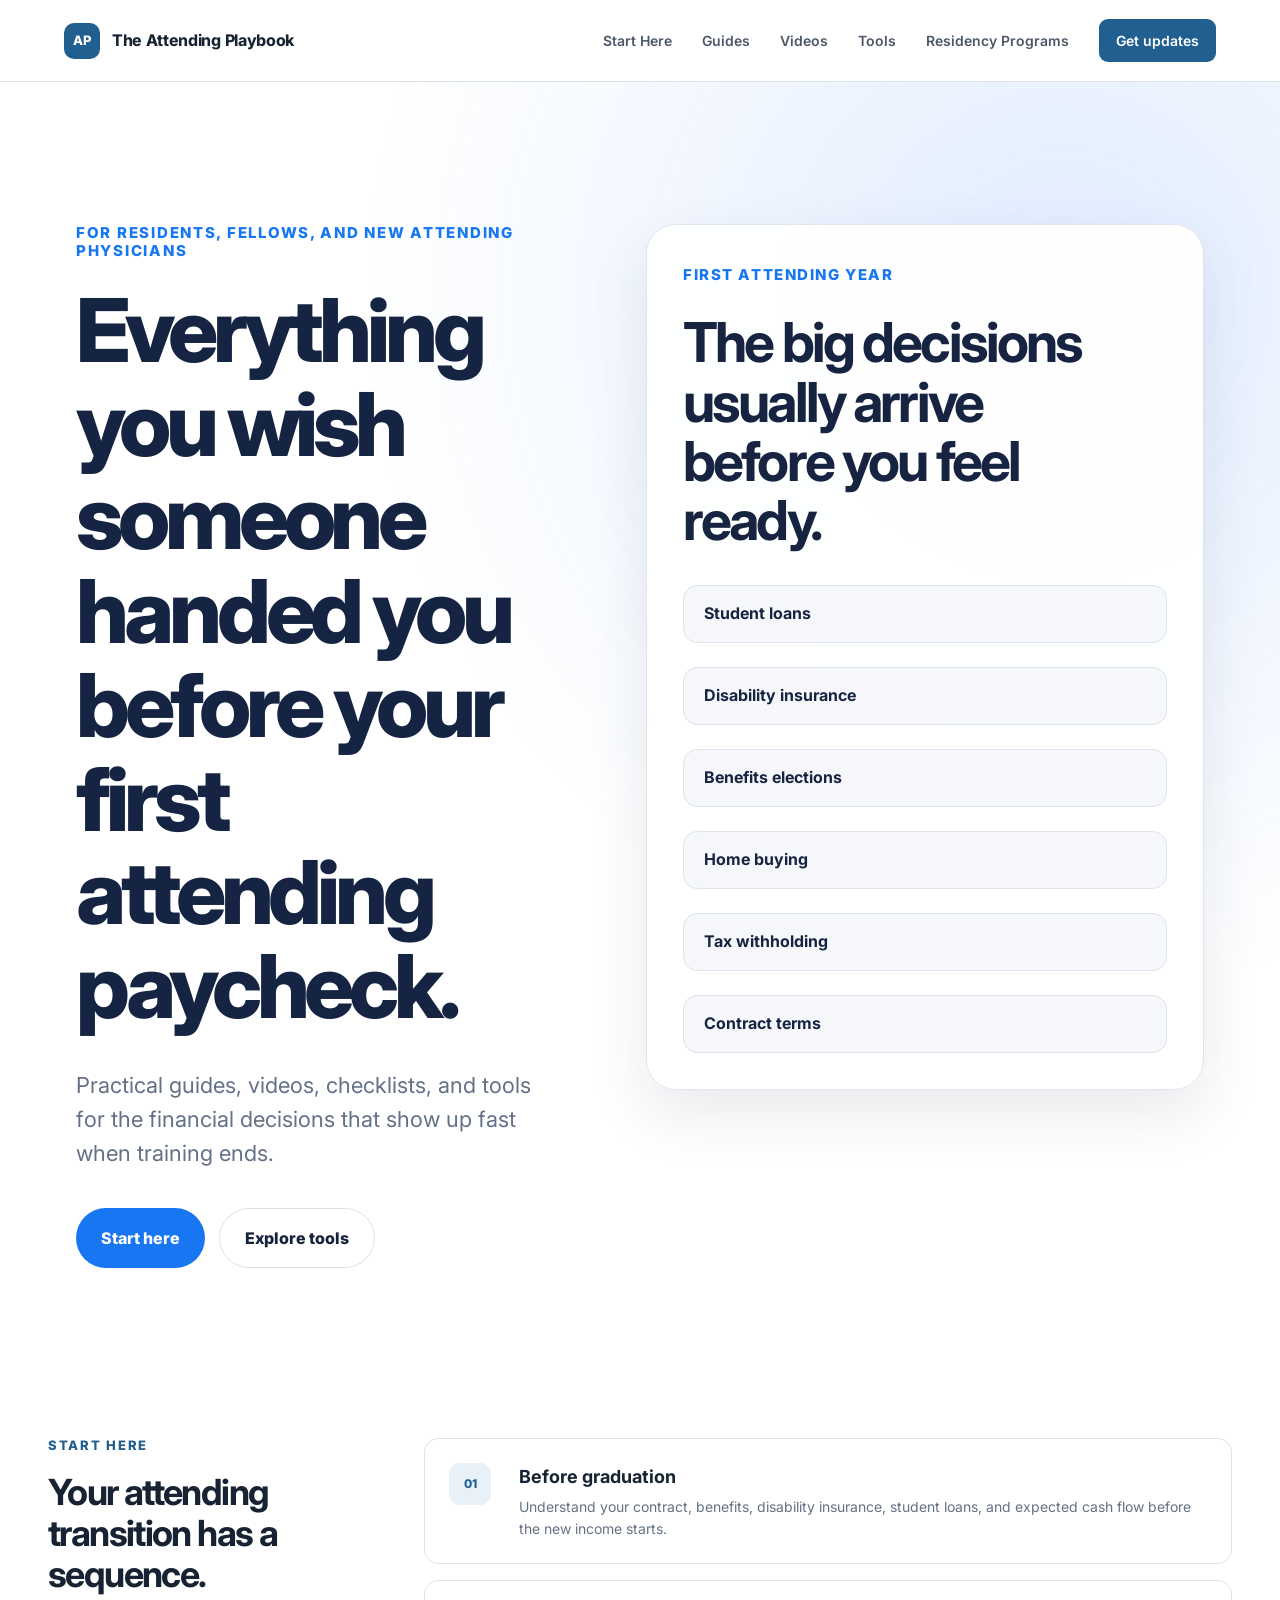
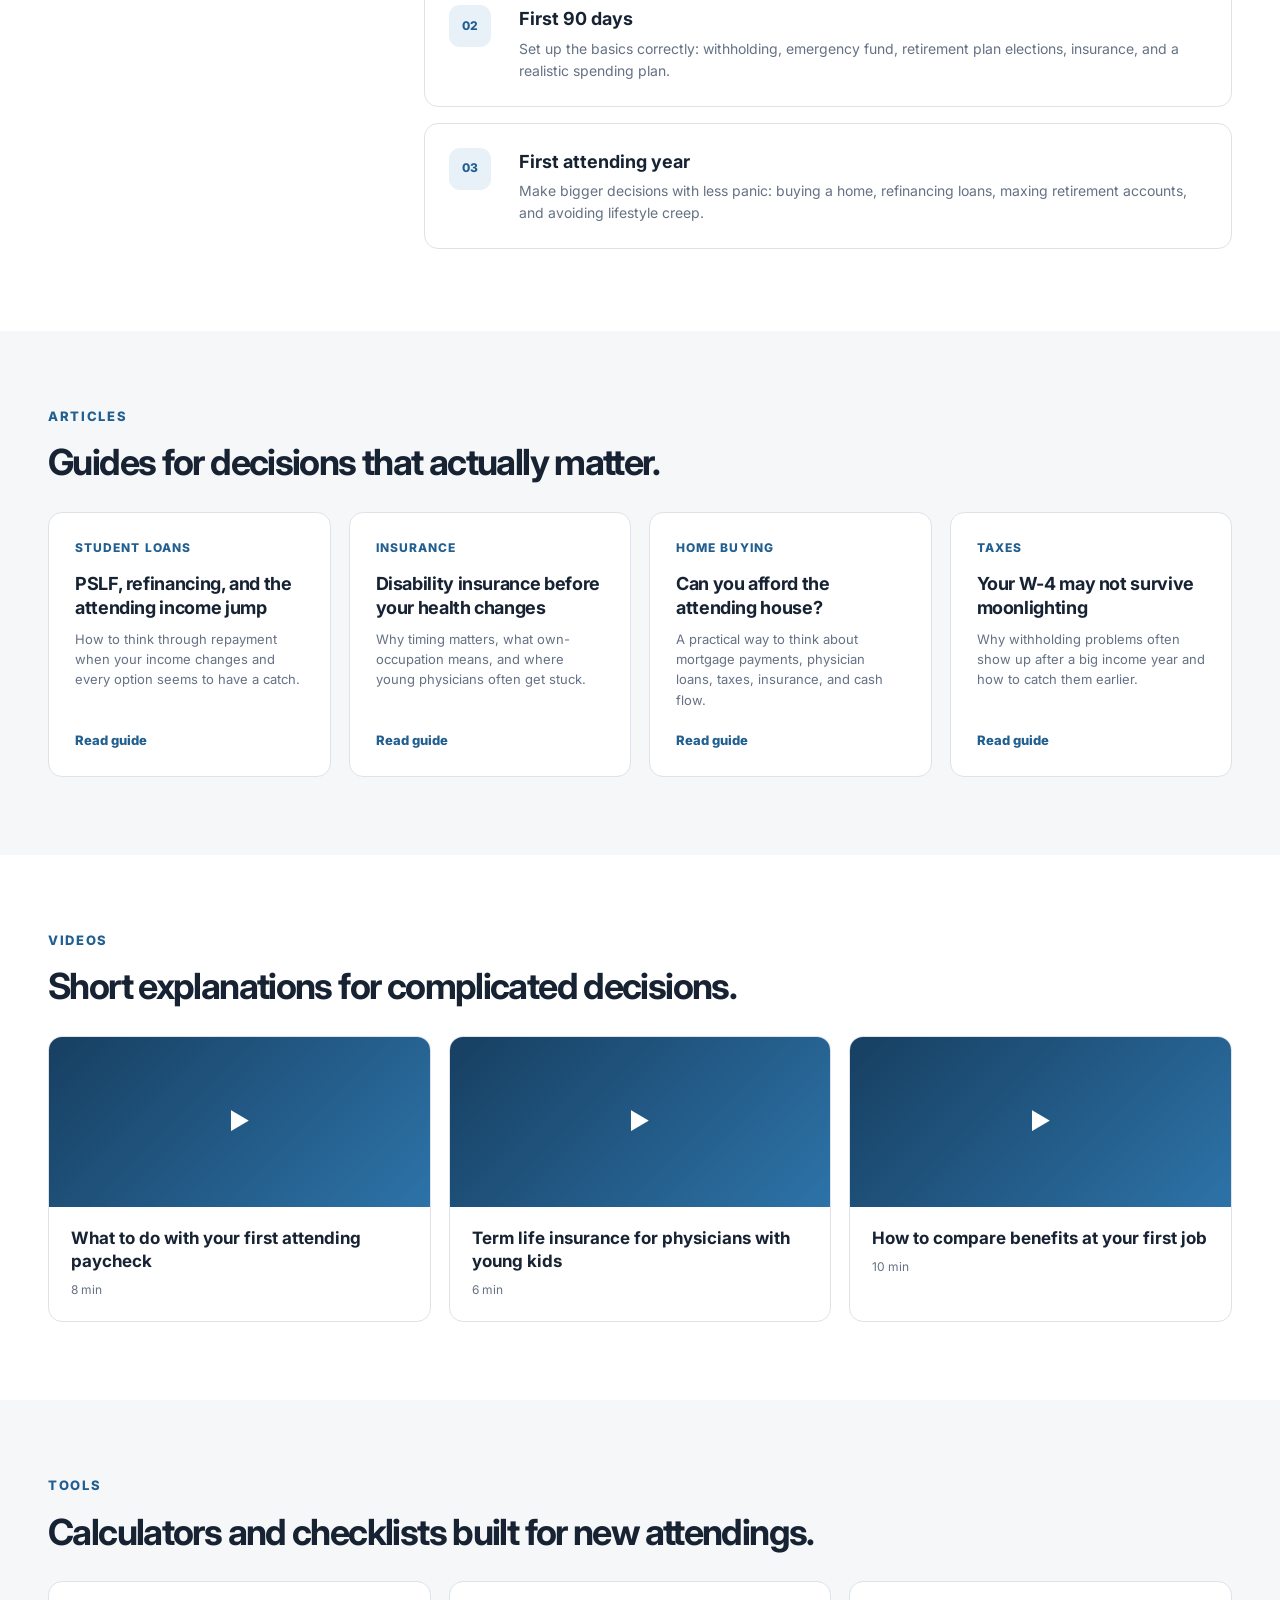
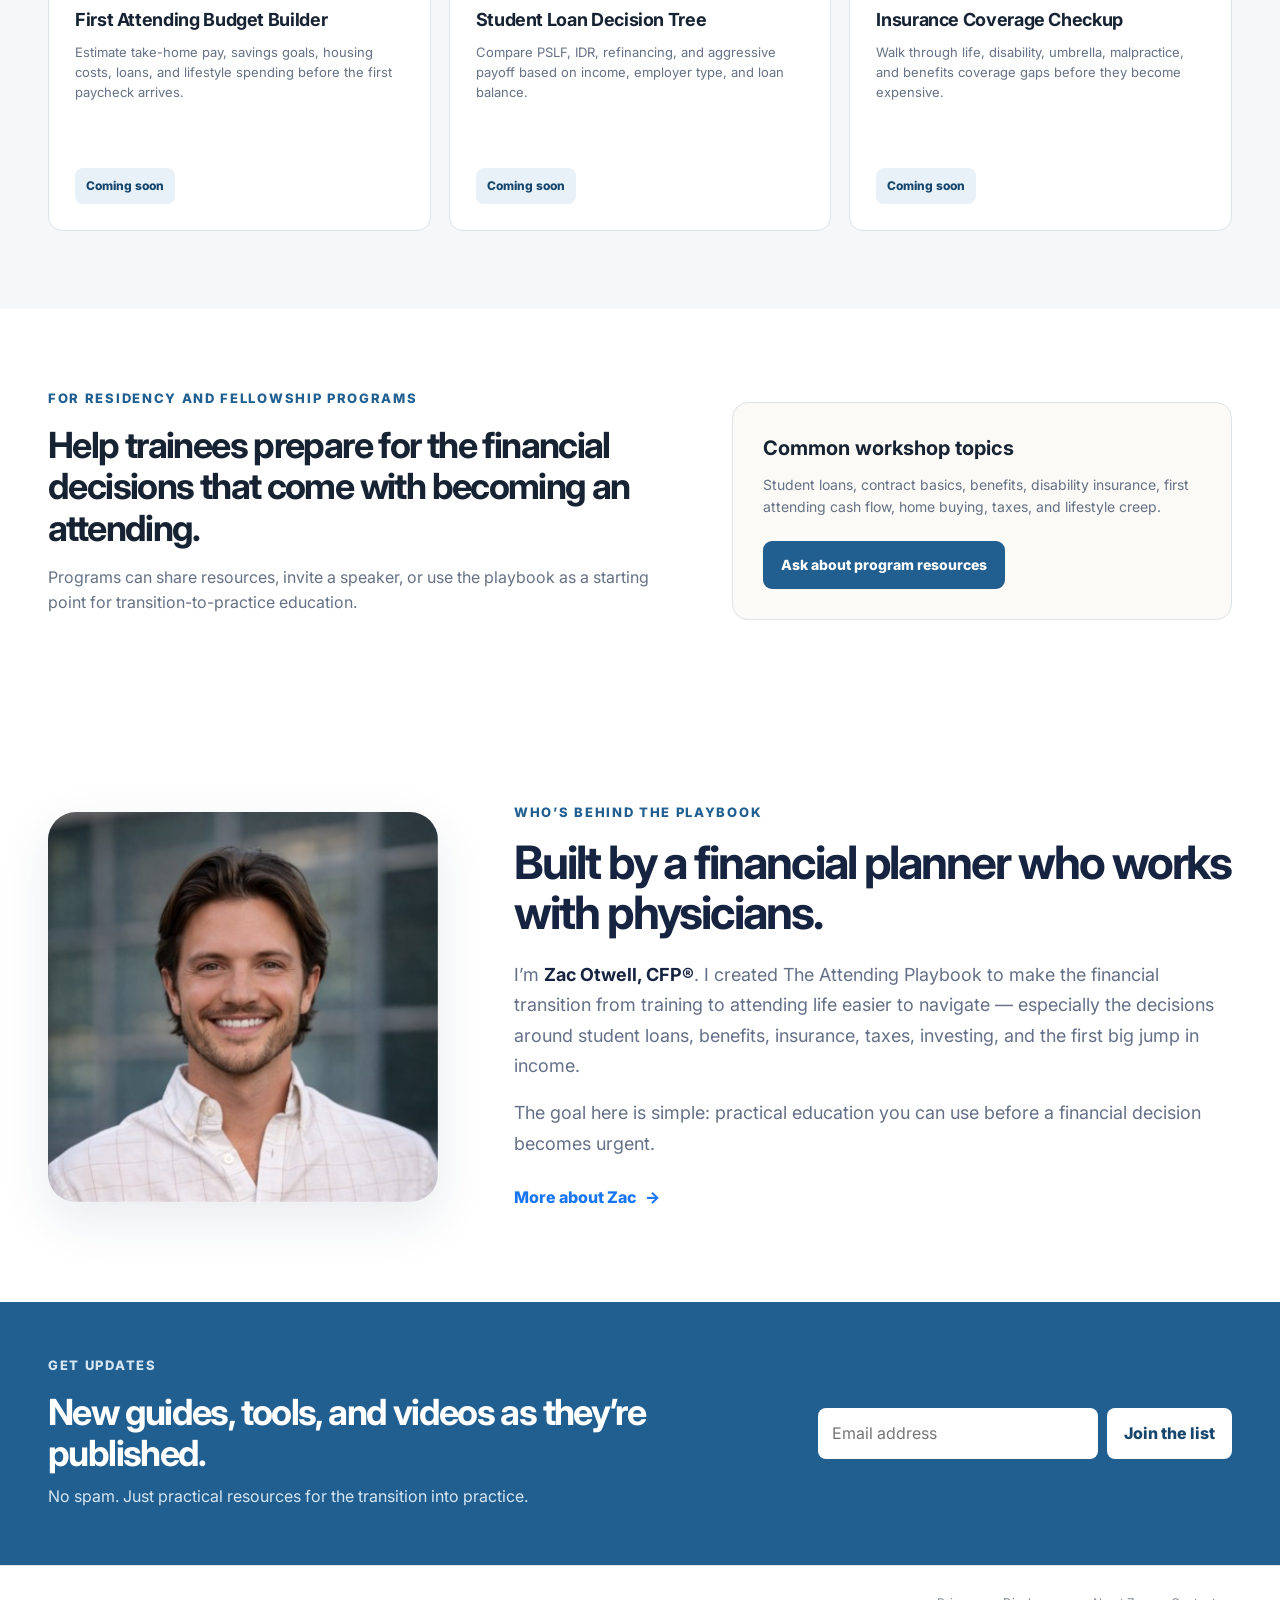
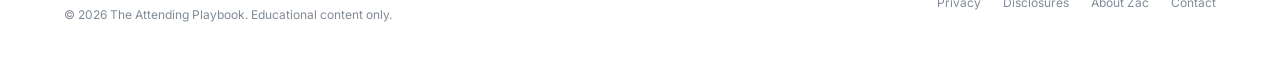
==== index.html @ 8f0699c6 "Add files via upload" ====
<!DOCTYPE html>
<html lang="en">
<head>
  <meta charset="UTF-8" />
  <meta name="viewport" content="width=device-width, initial-scale=1.0" />
  <title>The Attending Playbook</title>
  <meta name="description" content="Practical financial guides, tools, and resources for residents, fellows, and new attending physicians, created by financial planner Zac Otwell, CFP®." />
  <link rel="preconnect" href="https://fonts.googleapis.com">
  <link rel="preconnect" href="https://fonts.gstatic.com" crossorigin>
  <link href="https://fonts.googleapis.com/css2?family=Inter:wght@400;500;600;700;800&display=swap" rel="stylesheet">
  <link rel="stylesheet" href="styles.css" />
  <script type="application/ld+json">
{
  "@context": "https://schema.org",
  "@type": "WebSite",
  "name": "The Attending Playbook",
  "description": "Practical financial education for residents, fellows, and new attending physicians.",
  "creator": {
    "@type": "Person",
    "name": "Zac Otwell",
    "honorificSuffix": "CFP\u00ae",
    "jobTitle": "Financial Planner",
    "description": "Financial planner focused on physicians and creator of The Attending Playbook",
    "image": "zac-otwell.png"
  }
}
  </script>
</head>
<body class="home-page">
  <header class="site-header">
    <a class="brand" href="index.html">
      <span class="brand-mark">AP</span>
      <span>The Attending Playbook</span>
    </a>
    <button class="menu-button" aria-label="Open menu">Menu</button>
    <nav class="site-nav">
      <a href="index.html#start">Start Here</a>
      <a href="guides.html">Guides</a>
      <a href="videos.html">Videos</a>
      <a href="tools.html">Tools</a>
      <a href="residency-programs.html">Residency Programs</a>
      <a class="nav-cta" href="#contact">Get updates</a>
    </nav>
  </header>

  <main id="top">
    <section class="hero section-pad">
      <div class="hero-copy">
        <p class="eyebrow">For residents, fellows, and new attending physicians</p>
        <h1>Everything you wish someone handed you before your first attending paycheck.</h1>
        <p class="hero-subtitle">Practical guides, videos, checklists, and tools for the financial decisions that show up fast when training ends.</p>
        <div class="hero-actions">
          <a class="button primary" href="#start">Start here</a>
          <a class="button secondary" href="tools.html">Explore tools</a>
        </div>
      </div>
      <aside class="hero-card">
        <p class="card-label">First attending year</p>
        <h2>The big decisions usually arrive before you feel ready.</h2>
        <div class="checklist">
          <a href="guides.html#student-loans">Student loans</a>
          <a href="guides.html#insurance">Disability insurance</a>
          <a href="guides.html#benefits">Benefits elections</a>
          <a href="tools.html#home-buying">Home buying</a>
          <a href="guides.html#taxes">Tax withholding</a>
          <a href="guides.html#contracts">Contract terms</a>
        </div>
      </aside>
    </section>

    <section id="start" class="section-pad split-section">
      <div>
        <p class="eyebrow">Start here</p>
        <h2>Your attending transition has a sequence.</h2>
      </div>
      <div class="timeline">
        <article>
          <span>01</span>
          <h3>Before graduation</h3>
          <p>Understand your contract, benefits, disability insurance, student loans, and expected cash flow before the new income starts.</p>
        </article>
        <article>
          <span>02</span>
          <h3>First 90 days</h3>
          <p>Set up the basics correctly: withholding, emergency fund, retirement plan elections, insurance, and a realistic spending plan.</p>
        </article>
        <article>
          <span>03</span>
          <h3>First attending year</h3>
          <p>Make bigger decisions with less panic: buying a home, refinancing loans, maxing retirement accounts, and avoiding lifestyle creep.</p>
        </article>
      </div>
    </section>

    <section id="articles" class="section-pad muted-section">
      <div class="section-heading">
        <p class="eyebrow">Articles</p>
        <h2>Guides for decisions that actually matter.</h2>
      </div>
      <div class="card-grid">
        <article class="resource-card">
          <p class="topic">Student Loans</p>
          <h3>PSLF, refinancing, and the attending income jump</h3>
          <p>How to think through repayment when your income changes and every option seems to have a catch.</p>
          <a href="guides.html">Read guide</a>
        </article>
        <article class="resource-card">
          <p class="topic">Insurance</p>
          <h3>Disability insurance before your health changes</h3>
          <p>Why timing matters, what own-occupation means, and where young physicians often get stuck.</p>
          <a href="guides.html">Read guide</a>
        </article>
        <article class="resource-card">
          <p class="topic">Home Buying</p>
          <h3>Can you afford the attending house?</h3>
          <p>A practical way to think about mortgage payments, physician loans, taxes, insurance, and cash flow.</p>
          <a href="guides.html">Read guide</a>
        </article>
        <article class="resource-card">
          <p class="topic">Taxes</p>
          <h3>Your W-4 may not survive moonlighting</h3>
          <p>Why withholding problems often show up after a big income year and how to catch them earlier.</p>
          <a href="guides.html">Read guide</a>
        </article>
      </div>
    </section>

    <section id="videos" class="section-pad">
      <div class="section-heading">
        <p class="eyebrow">Videos</p>
        <h2>Short explanations for complicated decisions.</h2>
      </div>
      <div class="video-grid">
        <article class="video-card"><div class="play">▶</div><h3>What to do with your first attending paycheck</h3><p>8 min</p></article>
        <article class="video-card"><div class="play">▶</div><h3>Term life insurance for physicians with young kids</h3><p>6 min</p></article>
        <article class="video-card"><div class="play">▶</div><h3>How to compare benefits at your first job</h3><p>10 min</p></article>
      </div>
    </section>

    <section id="tools" class="section-pad muted-section">
      <div class="section-heading">
        <p class="eyebrow">Tools</p>
        <h2>Calculators and checklists built for new attendings.</h2>
      </div>
      <div class="tool-grid">
        <article class="tool-card">
          <h3>First Attending Budget Builder</h3>
          <p>Estimate take-home pay, savings goals, housing costs, loans, and lifestyle spending before the first paycheck arrives.</p>
          <button>Coming soon</button>
        </article>
        <article class="tool-card">
          <h3>Student Loan Decision Tree</h3>
          <p>Compare PSLF, IDR, refinancing, and aggressive payoff based on income, employer type, and loan balance.</p>
          <button>Coming soon</button>
        </article>
        <article class="tool-card">
          <h3>Insurance Coverage Checkup</h3>
          <p>Walk through life, disability, umbrella, malpractice, and benefits coverage gaps before they become expensive.</p>
          <button>Coming soon</button>
        </article>
      </div>
    </section>

    <section id="programs" class="section-pad program-section">
      <div class="program-copy">
        <p class="eyebrow">For residency and fellowship programs</p>
        <h2>Help trainees prepare for the financial decisions that come with becoming an attending.</h2>
        <p>Programs can share resources, invite a speaker, or use the playbook as a starting point for transition-to-practice education.</p>
      </div>
      <div class="program-box">
        <h3>Common workshop topics</h3>
        <p>Student loans, contract basics, benefits, disability insurance, first attending cash flow, home buying, taxes, and lifestyle creep.</p>
        <a class="button primary" href="residency-programs.html">Ask about program resources</a>
      </div>
    </section>


    <section class="section-pad creator-section" id="about-zac">
      <div class="creator-photo-wrap">
        <img src="zac-otwell.png" alt="Zac Otwell, CFP®, creator of The Attending Playbook" class="creator-photo" />
      </div>
      <div class="creator-copy">
        <p class="eyebrow">Who’s behind the playbook</p>
        <h2>Built by a financial planner who works with physicians.</h2>
        <p>I’m <strong>Zac Otwell, CFP®</strong>. I created The Attending Playbook to make the financial transition from training to attending life easier to navigate — especially the decisions around student loans, benefits, insurance, taxes, investing, and the first big jump in income.</p>
        <p>The goal here is simple: practical education you can use before a financial decision becomes urgent.</p>
        <a class="creator-link" href="about.html">More about Zac <span aria-hidden="true">→</span></a>
      </div>
    </section>

    <section id="contact" class="section-pad signup-section">
      <div>
        <p class="eyebrow">Get updates</p>
        <h2>New guides, tools, and videos as they’re published.</h2>
        <p>No spam. Just practical resources for the transition into practice.</p>
      </div>
      <form class="signup-form">
        <input type="email" placeholder="Email address" aria-label="Email address" />
        <button type="submit">Join the list</button>
      </form>
    </section>
  </main>

  <footer class="site-footer">
    <p>© 2026 The Attending Playbook. Educational content only.</p>
    <div>
      <a href="#">Privacy</a>
      <a href="#">Disclosures</a>
      <a href="about.html">About Zac</a>
      <a href="#contact">Contact</a>
    </div>
  </footer>
  <script src="script.js"></script>
</body>
</html>
---- styles.css ----
:root{--ink:#172333;--muted:#657184;--soft:#f5f7f9;--line:#dde3e8;--blue:#215f91;--blue-dark:#17466d;--blue-soft:#e8f1f8;--cream:#fbfaf6;--white:#fff;--shadow:0 14px 40px rgba(21,37,52,.08)}
*{box-sizing:border-box}html{scroll-behavior:smooth}body{margin:0;font-family:Inter,system-ui,-apple-system,BlinkMacSystemFont,"Segoe UI",sans-serif;color:var(--ink);background:#fff;line-height:1.55}a{color:inherit;text-decoration:none}button,input{font:inherit}
.site-header{height:82px;display:flex;align-items:center;justify-content:space-between;padding:0 5vw;border-bottom:1px solid var(--line);background:rgba(255,255,255,.96);position:sticky;top:0;z-index:30}.brand{display:flex;align-items:center;gap:12px;font-weight:750;letter-spacing:-.02em}.brand-mark{width:36px;height:36px;border-radius:10px;display:grid;place-items:center;background:var(--blue);color:#fff;font-size:13px;font-weight:800;letter-spacing:.03em}.menu-button{display:none;border:1px solid var(--line);background:#fff;color:var(--ink);border-radius:9px;padding:9px 12px;font-weight:700;cursor:pointer}.site-nav{display:flex;align-items:center;gap:30px;font-size:14px;font-weight:600;color:#4c5868}.site-nav a.active{color:var(--blue)}.nav-cta{background:var(--blue);color:#fff!important;padding:11px 17px;border-radius:9px}
.section-pad{max-width:1680px;margin:0 auto;padding-left:48px;padding-right:48px}.hero{padding-top:92px;padding-bottom:72px;display:grid;grid-template-columns:minmax(0,1.12fr) minmax(360px,.88fr);gap:76px;align-items:center;background:linear-gradient(180deg,var(--cream),#fff)}.eyebrow{margin:0 0 18px;color:var(--blue);font-size:13px;text-transform:uppercase;letter-spacing:.13em;font-weight:800;line-height:1.2}h1{font-size:58px;line-height:1.02;letter-spacing:-.055em;margin:0;font-weight:800;max-width:790px}.hero-subtitle{max-width:720px;margin:24px 0 0;font-size:19px;line-height:1.65;color:var(--muted)}.hero-actions{display:flex;gap:12px;margin-top:30px}.button{display:inline-flex;align-items:center;justify-content:center;padding:13px 18px;border-radius:9px;font-size:14px;font-weight:800}.button.primary{background:var(--blue);color:#fff}.button.secondary{border:1px solid #cfd7dd;color:var(--ink);background:#fff}.hero-card{border:1px solid var(--line);border-radius:18px;background:#fff;box-shadow:var(--shadow);padding:32px}.card-label{font-size:12px;text-transform:uppercase;letter-spacing:.11em;color:var(--blue);font-weight:800;margin:0 0 12px}.hero-card h2{font-size:26px;line-height:1.2;letter-spacing:-.035em;margin:0 0 18px}.checklist{display:grid;grid-template-columns:1fr 1fr;gap:10px}.checklist span{background:var(--blue-soft);color:var(--blue-dark);border-radius:9px;padding:10px 12px;font-size:13px;font-weight:650}
.trust-strip{max-width:none;border-top:1px solid var(--line);border-bottom:1px solid var(--line);padding-top:26px;padding-bottom:26px;display:grid;grid-template-columns:1fr 1fr;gap:34px}.trust-strip p{max-width:590px;margin:0;color:var(--muted);font-size:14px}.split-section{padding-top:82px;padding-bottom:82px;display:grid;grid-template-columns:320px 1fr;gap:56px}.split-section h2,.section-heading h2,.program-copy h2,.signup-section h2{font-size:36px;line-height:1.15;letter-spacing:-.045em;margin:8px 0 0}.timeline{display:grid;gap:16px}.timeline article{border:1px solid var(--line);border-radius:14px;padding:24px;display:grid;grid-template-columns:54px 1fr;column-gap:16px}.timeline article>span{grid-row:1/3;width:42px;height:42px;border-radius:11px;display:grid;place-items:center;background:var(--blue-soft);color:var(--blue);font-size:12px;font-weight:800}.timeline h3{margin:0 0 5px;font-size:18px}.timeline p{margin:0;color:var(--muted);font-size:14px}
.muted-section{max-width:none;background:var(--soft);padding-top:78px;padding-bottom:78px}.muted-section>*{max-width:1584px;margin-left:auto;margin-right:auto}.section-heading{margin-bottom:28px;position:relative}.section-link{display:inline-block;margin-top:14px;color:var(--blue);font-weight:800;font-size:14px}.card-grid{display:grid;grid-template-columns:repeat(4,1fr);gap:18px}.resource-card,.tool-card{background:#fff;border:1px solid var(--line);border-radius:14px;padding:26px;min-height:250px;display:flex;flex-direction:column}.topic{font-size:12px;letter-spacing:.09em;text-transform:uppercase;color:var(--blue);font-weight:800;margin:0 0 15px}.resource-card h3,.tool-card h3{font-size:18px;line-height:1.3;letter-spacing:-.02em;margin:0 0 10px}.resource-card p:not(.topic),.tool-card p{color:var(--muted);font-size:13px;margin:0 0 20px}.resource-card a{margin-top:auto;color:var(--blue);font-size:13px;font-weight:800}
#videos{padding-top:78px;padding-bottom:78px}.video-grid{display:grid;grid-template-columns:repeat(3,1fr);gap:18px}.video-card{border:1px solid var(--line);border-radius:14px;overflow:hidden;padding:0 22px 22px}.video-card .play{height:170px;margin:0 -22px 20px;background:linear-gradient(135deg,#173f61,#2d73a8);color:#fff;display:grid;place-items:center;font-size:23px}.video-card h3{font-size:17px;line-height:1.35;margin:0 0 8px}.video-card p{margin:0;color:var(--muted);font-size:12px}.tool-grid{display:grid;grid-template-columns:repeat(3,1fr);gap:18px}.tool-card button{margin-top:auto;width:max-content;border:0;border-radius:8px;padding:9px 11px;background:var(--blue-soft);color:var(--blue-dark);font-weight:800;font-size:12px}
.program-section{padding-top:82px;padding-bottom:82px;display:grid;grid-template-columns:1fr .8fr;gap:60px;align-items:center}.program-copy>p:last-child{color:var(--muted);font-size:16px;max-width:650px}.program-box{border:1px solid var(--line);border-radius:16px;padding:30px;background:var(--cream)}.program-box h3{margin:0 0 10px;font-size:20px}.program-box p{color:var(--muted);font-size:14px;margin:0 0 24px}.signup-section{max-width:none;background:var(--blue);color:#fff;padding-top:56px;padding-bottom:56px;display:grid;grid-template-columns:1fr auto;gap:40px;align-items:center}.signup-section>div:first-child{margin-left:max(0px,calc((100vw - 1584px)/2))}.signup-section .eyebrow{color:#d5e6f3}.signup-section p:last-child{color:#d5e6f3;margin:10px 0 0}.signup-form{display:flex;gap:9px;margin-right:max(0px,calc((100vw - 1584px)/2))}.signup-form input{width:280px;border:0;border-radius:8px;padding:13px 14px;outline:none}.signup-form button{border:0;border-radius:8px;padding:13px 17px;background:#fff;color:var(--blue-dark);font-weight:800;cursor:pointer}.site-footer{border-top:1px solid var(--line);padding:28px 5vw 38px;display:flex;justify-content:space-between;color:#818b96;font-size:12px}.site-footer div{display:flex;gap:22px}
@media(max-width:900px){.menu-button{display:block}.site-nav{display:none;position:absolute;left:20px;right:20px;top:72px;background:#fff;border:1px solid var(--line);box-shadow:0 14px 34px rgba(21,37,52,.12);border-radius:12px;padding:12px;flex-direction:column;align-items:stretch;gap:2px}.site-nav.open{display:flex}.site-nav a{padding:11px 12px;border-radius:8px}.site-nav .nav-cta{text-align:center;margin-top:4px}.hero,.split-section,.program-section,.signup-section{grid-template-columns:1fr}.hero{padding-top:56px;gap:36px}h1{font-size:46px}.card-grid{grid-template-columns:1fr 1fr}.video-grid,.tool-grid{grid-template-columns:1fr 1fr}.signup-section>div:first-child,.signup-form{margin-left:0;margin-right:0}.signup-section{padding-left:32px;padding-right:32px}}
@media(max-width:600px){.section-pad{padding-left:18px;padding-right:18px}h1{font-size:38px}.hero{padding-top:46px;padding-bottom:48px}.hero-actions{flex-direction:column;align-items:stretch}.button{width:100%}.checklist{grid-template-columns:1fr}.trust-strip,.card-grid,.video-grid,.tool-grid{grid-template-columns:1fr}.split-section,.program-section{padding-top:58px;padding-bottom:58px}.timeline article{grid-template-columns:46px 1fr;padding:20px}.muted-section,#videos{padding-top:58px;padding-bottom:58px}.signup-section{padding:38px 18px}.signup-form{width:100%;flex-direction:column}.signup-form input{width:100%}.site-footer{flex-direction:column;gap:12px}}

@media(min-width:1500px){.section-pad{padding-left:56px;padding-right:56px}.site-header{padding-left:4vw;padding-right:4vw}.site-footer{padding-left:4vw;padding-right:4vw}}


/* Homepage visual lock — matched to the approved June hero proportions */
.home-page .hero{
  max-width:none;
  min-height:790px;
  margin:0;
  padding:142px 76px 88px;
  grid-template-columns:minmax(0, 880px) 558px;
  justify-content:space-between;
  gap:110px;
  align-items:start;
  background:
    radial-gradient(circle at 83% 17%, rgba(36,119,255,.14) 0, rgba(36,119,255,.07) 22%, rgba(36,119,255,0) 47%),
    linear-gradient(180deg,#fff 0%,#fff 100%);
}
.home-page .hero-copy{padding-top:0}
.home-page .hero .eyebrow{
  margin:0 0 24px;
  color:#1777f2;
  font-size:15px;
  line-height:1.2;
  letter-spacing:.115em;
  font-weight:800;
}
.home-page .hero h1{
  max-width:900px;
  margin:0;
  font-size:88px;
  line-height:1.065;
  letter-spacing:-.058em;
  font-weight:800;
  color:#162443;
}
.home-page .hero-subtitle{
  max-width:760px;
  margin:34px 0 0;
  font-size:22px;
  line-height:1.55;
  color:#647087;
}
.home-page .hero-actions{gap:14px;margin-top:38px}
.home-page .hero .button{
  min-height:60px;
  padding:0 25px;
  border-radius:30px;
  font-size:16px;
  font-weight:800;
}
.home-page .hero .button.primary{background:#1976f3;color:#fff}
.home-page .hero .button.secondary{background:#fff;border:1px solid #dbe1e8;color:#16213b}
.home-page .hero-card{
  width:558px;
  min-height:792px;
  padding:38px 36px 36px;
  border:1px solid #e1e5eb;
  border-radius:30px;
  background:rgba(255,255,255,.96);
  box-shadow:0 24px 60px rgba(28,50,79,.10);
}
.home-page .hero-card .card-label{
  margin:0 0 27px;
  color:#1777f2;
  font-size:15px;
  letter-spacing:.105em;
  font-weight:800;
}
.home-page .hero-card h2{
  margin:0 0 34px;
  max-width:455px;
  font-size:55px;
  line-height:1.08;
  letter-spacing:-.052em;
  color:#172441;
}
.home-page .hero-card .checklist{
  display:grid;
  grid-template-columns:1fr;
  gap:12px;
}
.home-page .hero-card .checklist span{
  min-height:58px;
  display:flex;
  align-items:center;
  padding:0 18px;
  border:1px solid #e1e5eb;
  border-radius:15px;
  background:#f7f8fa;
  color:#172441;
  font-size:16px;
  font-weight:700;
}
@media(max-width:1250px){
  .home-page .hero{padding:96px 48px 72px;grid-template-columns:minmax(0,1fr) 440px;gap:64px}
  .home-page .hero h1{font-size:68px}
  .home-page .hero-card{width:440px;min-height:auto}
  .home-page .hero-card h2{font-size:42px}
}
@media(max-width:900px){
  .home-page .hero{min-height:auto;padding:64px 32px;grid-template-columns:1fr;gap:48px}
  .home-page .hero h1{font-size:58px;max-width:760px}
  .home-page .hero-card{width:100%;min-height:auto}
}
@media(max-width:600px){
  .home-page .hero{padding:52px 20px 54px}
  .home-page .hero h1{font-size:43px;line-height:1.04}
  .home-page .hero-subtitle{font-size:18px;margin-top:24px}
  .home-page .hero .button{border-radius:12px;width:100%}
  .home-page .hero-card{padding:28px 22px;border-radius:22px}
  .home-page .hero-card h2{font-size:37px}
}

/* Homepage width refinement */
body.home-page .site-header,
body.home-page .hero,
body.home-page .split-section,
body.home-page .muted-section > *,
body.home-page #videos > *,
body.home-page .program-section,
body.home-page .signup-section,
body.home-page .site-footer {
  max-width: 1500px;
  margin-left: auto;
  margin-right: auto;
}

/* Full-width top navigation bar */
body.home-page .site-header {
  max-width: none !important;
  width: 100% !important;
  box-sizing: border-box;
  padding-left: clamp(32px, 5vw, 96px);
  padding-right: clamp(32px, 5vw, 96px);
}

/* Make First Attending Year pills interactive */
body.home-page .checklist a {
  display: flex;
  align-items: center;
  width: 100%;
  box-sizing: border-box;
  color: inherit;
  text-decoration: none;
  cursor: pointer;
  transition: transform .16s ease, background-color .16s ease, border-color .16s ease;
}

body.home-page .checklist a:hover {
  transform: translateY(-2px);
  background: #eef5ff;
  border-color: #b8d2f5;
}

body.home-page .checklist a:focus-visible {
  outline: 3px solid rgba(37, 119, 239, .28);
  outline-offset: 2px;
}

/* Creator / author identity */
.creator-section{
  max-width:1500px;
  margin:0 auto;
  display:grid;
  grid-template-columns:390px minmax(0,1fr);
  gap:76px;
  align-items:center;
  padding-top:92px;
  padding-bottom:92px;
}
.creator-photo-wrap{
  border-radius:28px;
  overflow:hidden;
  background:#eef4fb;
  box-shadow:0 18px 50px rgba(30,57,88,.10);
}
.creator-photo{
  display:block;
  width:100%;
  aspect-ratio:1/1;
  object-fit:cover;
}
.creator-copy{max-width:760px}
.creator-copy h2{
  margin:0 0 22px;
  font-size:46px;
  line-height:1.08;
  letter-spacing:-.045em;
  color:#172441;
}
.creator-copy>p:not(.eyebrow){
  margin:0 0 16px;
  max-width:720px;
  font-size:18px;
  line-height:1.7;
  color:#647087;
}
.creator-copy strong{color:#172441}
.creator-link{
  display:inline-flex;
  align-items:center;
  gap:9px;
  margin-top:10px;
  color:#1976f3;
  font-weight:800;
  text-decoration:none;
}
.creator-link:hover{text-decoration:underline}
@media(max-width:900px){
  .creator-section{grid-template-columns:1fr;gap:36px;padding-top:64px;padding-bottom:64px}
  .creator-photo-wrap{max-width:380px}
  .creator-copy h2{font-size:38px}
}
@media(max-width:600px){
  .creator-section{padding-left:20px;padding-right:20px}
  .creator-copy h2{font-size:34px}
}

/* Restore button styling for First Attending Year topics */
body.home-page .hero-card .checklist a {
  display: flex;
  align-items: center;
  min-height: 58px;
  padding: 0 20px;
  margin-bottom: 12px;
  background: #f5f7fa;
  border: 1px solid #dfe5ec;
  border-radius: 14px;
  color: #172441;
  font-weight: 700;
  text-decoration: none;
  box-sizing: border-box;
  cursor: pointer;
  transition: background-color .16s ease, border-color .16s ease, transform .16s ease, box-shadow .16s ease;
}

body.home-page .hero-card .checklist a:last-child {
  margin-bottom: 0;
}

body.home-page .hero-card .checklist a:hover {
  background: #edf5ff;
  border-color: #b8d2f5;
  transform: translateY(-2px);
  box-shadow: 0 7px 18px rgba(32, 91, 154, .08);
}
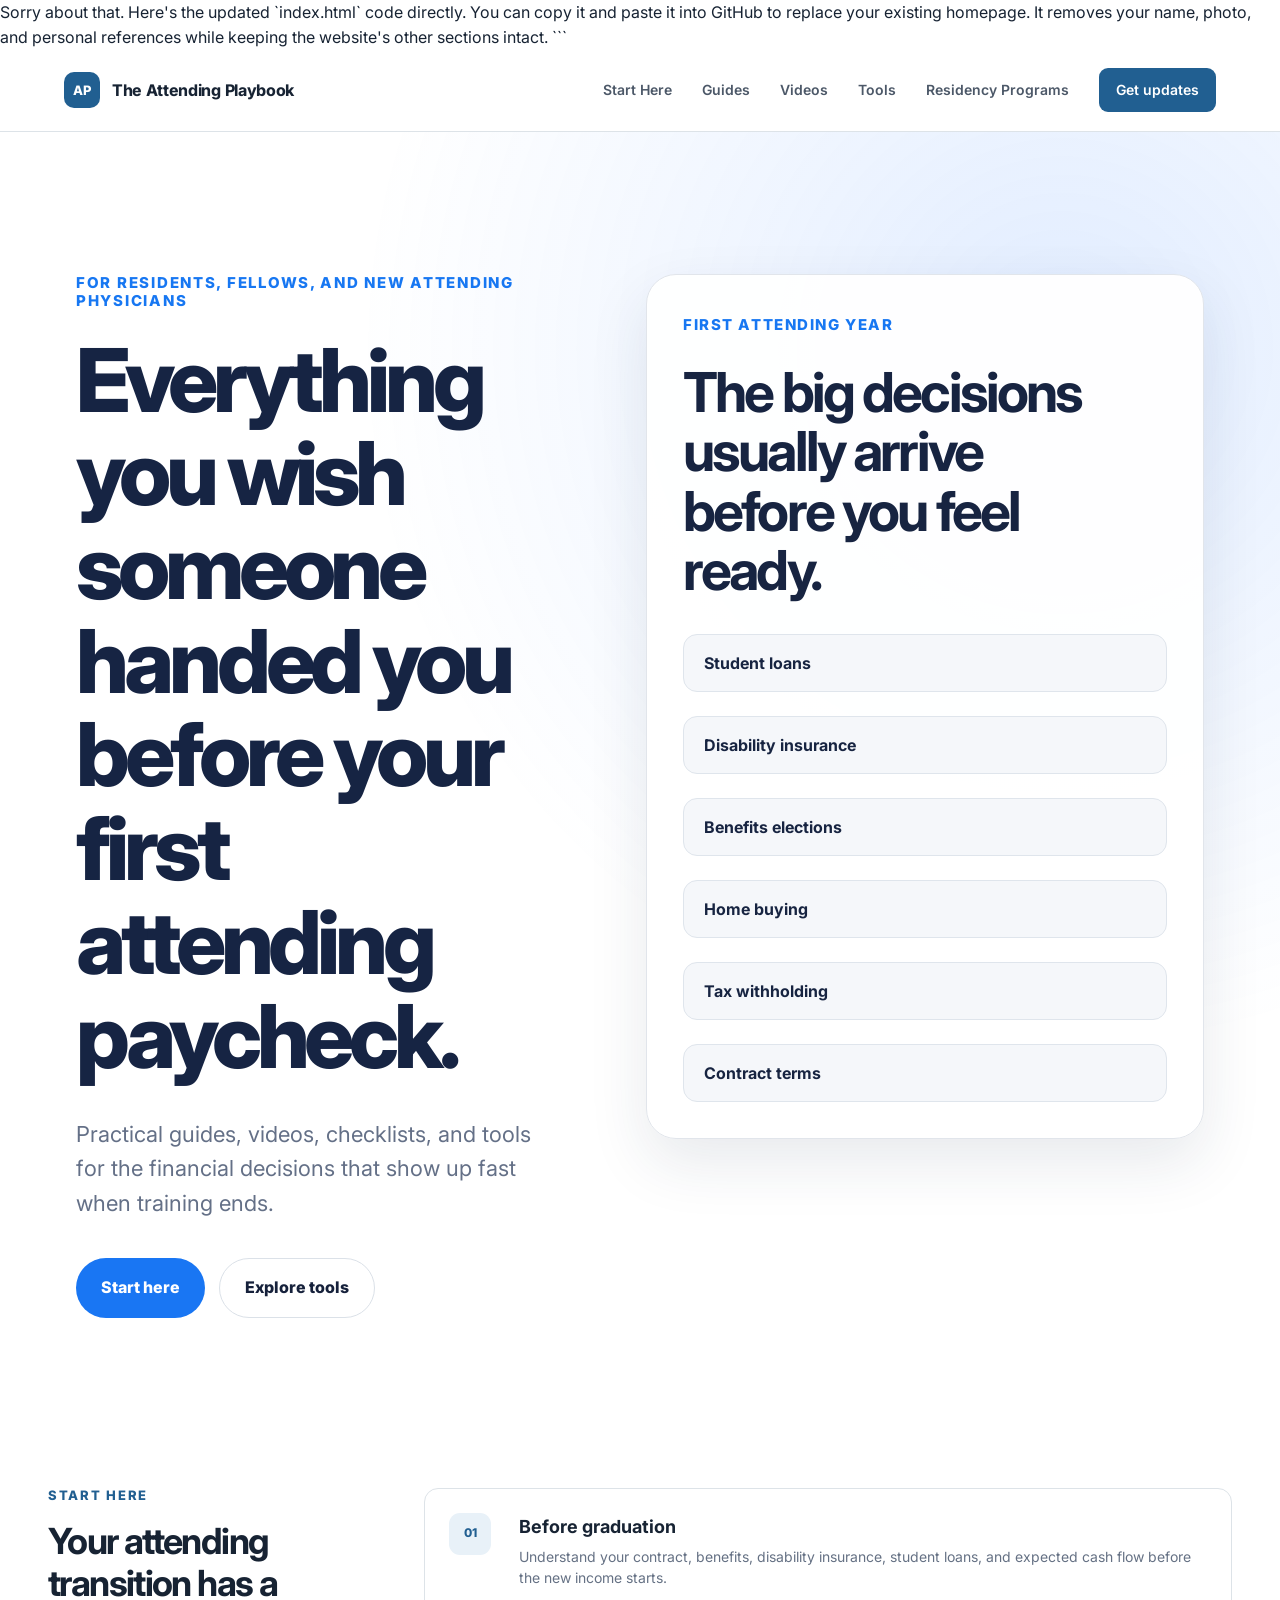
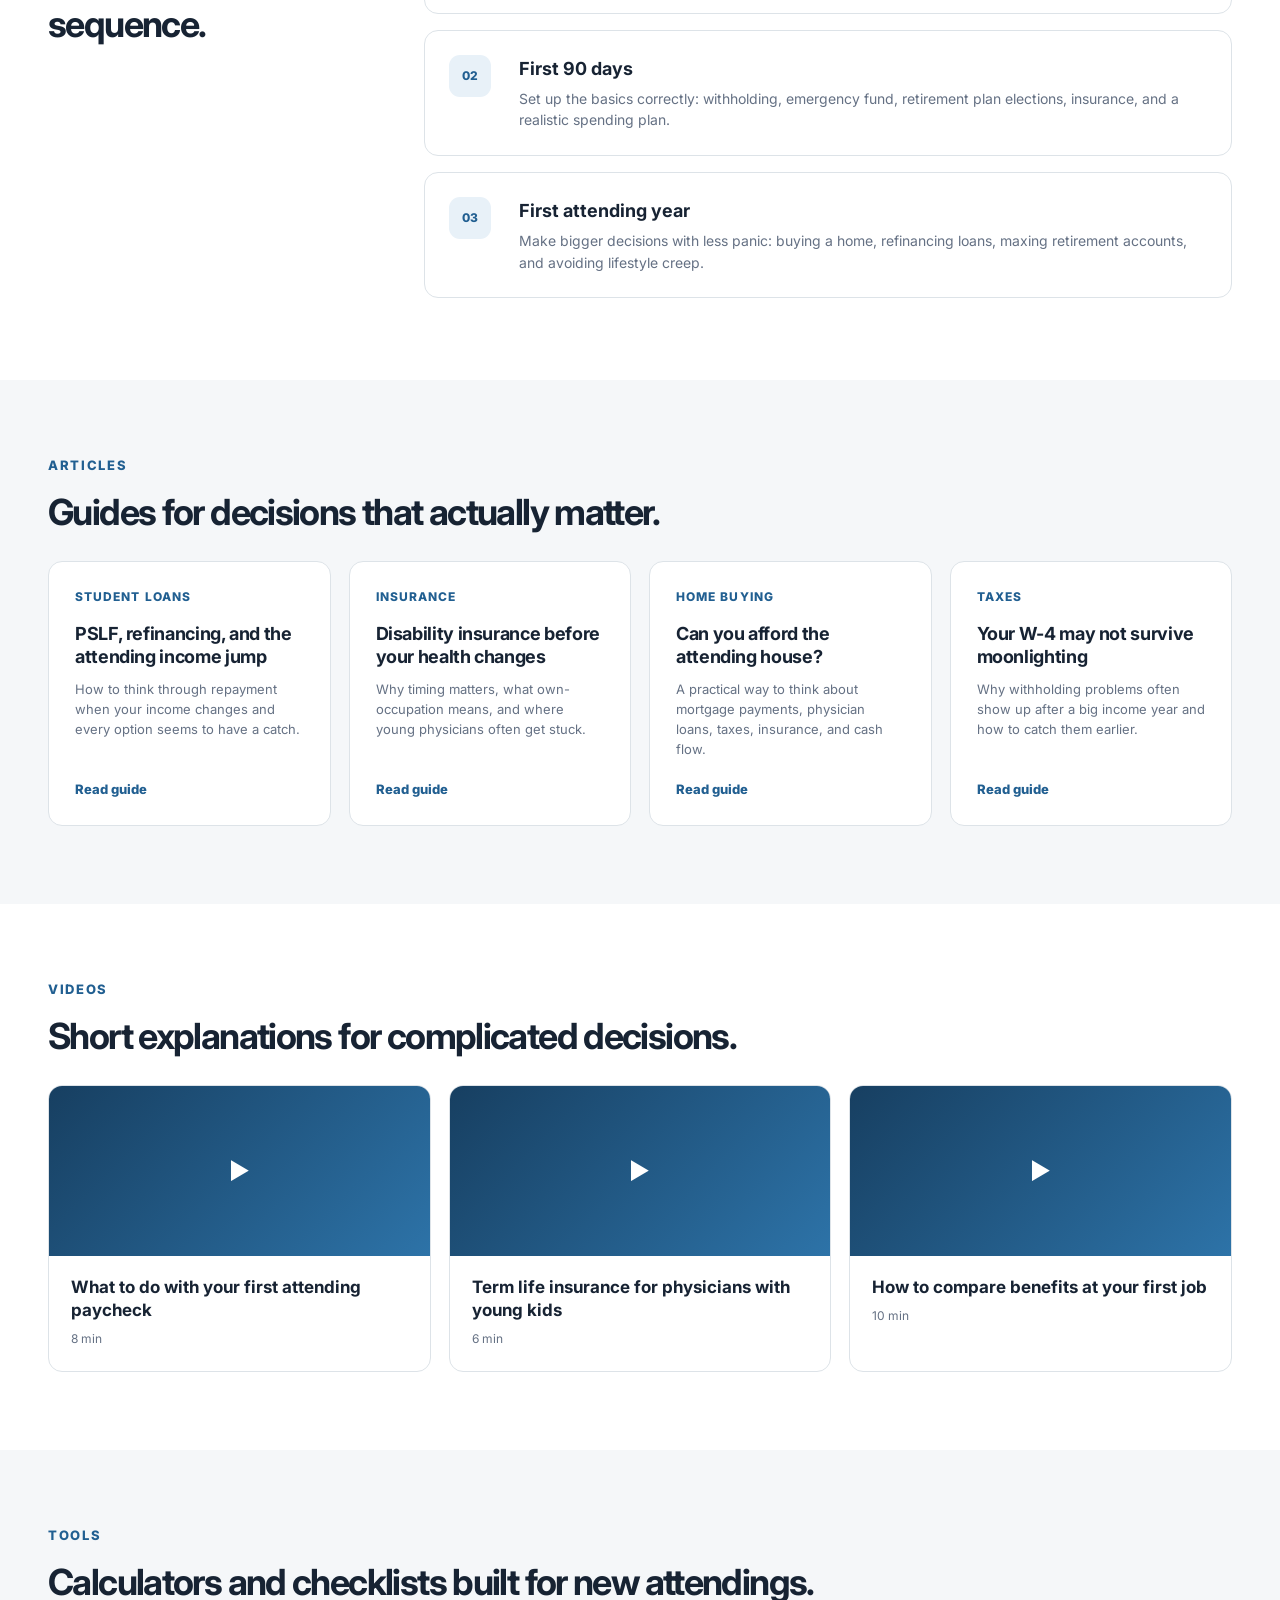
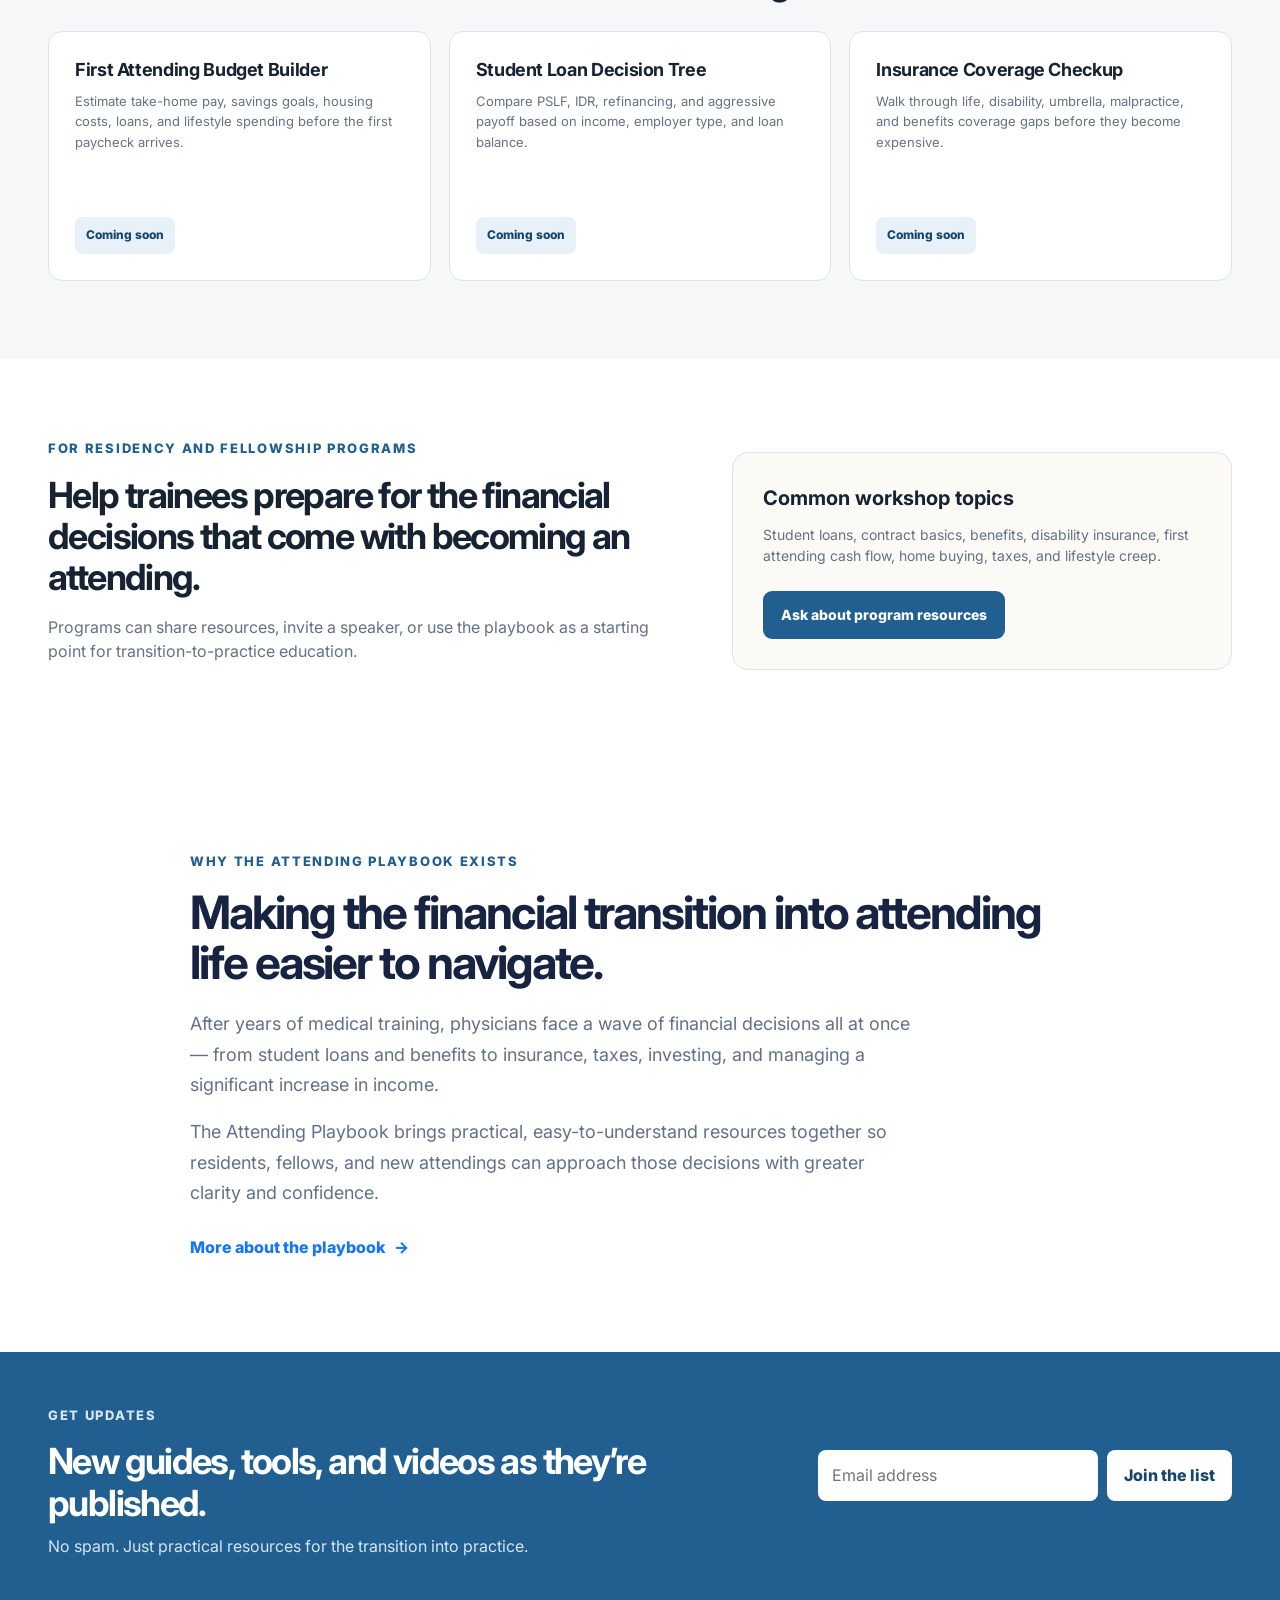
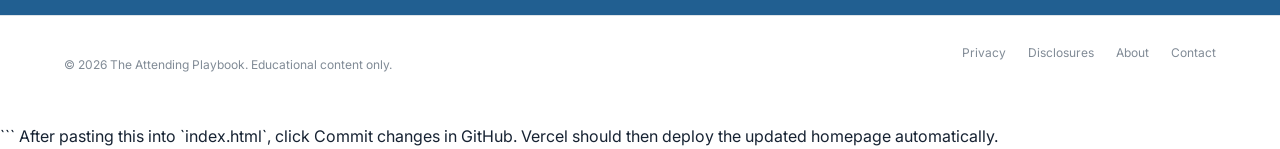
==== commit 03fc749f: "Revise homepage content and metadata Updated the description meta tag and removed personal reference" ====
--- a/index.html
+++ b/index.html
@@ -1,29 +1,33 @@
+Sorry about that. Here's the updated `index.html` code directly. You can copy it and paste it into GitHub to replace your existing homepage.
+
+It removes your name, photo, and personal references while keeping the website's other sections intact.
+
+```
+
 <!DOCTYPE html>
 <html lang="en">
 <head>
   <meta charset="UTF-8" />
   <meta name="viewport" content="width=device-width, initial-scale=1.0" />
   <title>The Attending Playbook</title>
-  <meta name="description" content="Practical financial guides, tools, and resources for residents, fellows, and new attending physicians, created by financial planner Zac Otwell, CFP®." />
+  <meta name="description" content="Practical financial guides, tools, and resources for residents, fellows, and new attending physicians." />
+  <meta name="google-site-verification" content="WhxQvGB2Dk8v_EHJMNNX1pT_kYa53gGMQ-H-f3P1JYM" />
   <link rel="preconnect" href="https://fonts.googleapis.com">
   <link rel="preconnect" href="https://fonts.gstatic.com" crossorigin>
   <link href="https://fonts.googleapis.com/css2?family=Inter:wght@400;500;600;700;800&display=swap" rel="stylesheet">
   <link rel="stylesheet" href="styles.css" />
+  <style>
+    .creator-section{display:block}
+    .creator-section .creator-copy{max-width:900px;margin:0 auto}
+  </style>
   <script type="application/ld+json">
-{
-  "@context": "https://schema.org",
-  "@type": "WebSite",
-  "name": "The Attending Playbook",
-  "description": "Practical financial education for residents, fellows, and new attending physicians.",
-  "creator": {
-    "@type": "Person",
-    "name": "Zac Otwell",
-    "honorificSuffix": "CFP\u00ae",
-    "jobTitle": "Financial Planner",
-    "description": "Financial planner focused on physicians and creator of The Attending Playbook",
-    "image": "zac-otwell.png"
+  {
+    "@context": "https://schema.org",
+    "@type": "WebSite",
+    "name": "The Attending Playbook",
+    "url": "https://attendingplaybook.com",
+    "description": "Practical financial education for residents, fellows, and new attending physicians."
   }
-}
   </script>
 </head>
 <body class="home-page">
@@ -174,17 +178,13 @@
       </div>
     </section>
 
-
-    <section class="section-pad creator-section" id="about-zac">
-      <div class="creator-photo-wrap">
-        <img src="zac-otwell.png" alt="Zac Otwell, CFP®, creator of The Attending Playbook" class="creator-photo" />
-      </div>
+    <section class="section-pad creator-section" id="about-playbook">
       <div class="creator-copy">
-        <p class="eyebrow">Who’s behind the playbook</p>
-        <h2>Built by a financial planner who works with physicians.</h2>
-        <p>I’m <strong>Zac Otwell, CFP®</strong>. I created The Attending Playbook to make the financial transition from training to attending life easier to navigate — especially the decisions around student loans, benefits, insurance, taxes, investing, and the first big jump in income.</p>
-        <p>The goal here is simple: practical education you can use before a financial decision becomes urgent.</p>
-        <a class="creator-link" href="about.html">More about Zac <span aria-hidden="true">→</span></a>
+        <p class="eyebrow">Why The Attending Playbook exists</p>
+        <h2>Making the financial transition into attending life easier to navigate.</h2>
+        <p>After years of medical training, physicians face a wave of financial decisions all at once — from student loans and benefits to insurance, taxes, investing, and managing a significant increase in income.</p>
+        <p>The Attending Playbook brings practical, easy-to-understand resources together so residents, fellows, and new attendings can approach those decisions with greater clarity and confidence.</p>
+        <a class="creator-link" href="about.html">More about the playbook <span aria-hidden="true">→</span></a>
       </div>
     </section>
 
@@ -206,10 +206,14 @@
     <div>
       <a href="#">Privacy</a>
       <a href="#">Disclosures</a>
-      <a href="about.html">About Zac</a>
+      <a href="about.html">About</a>
       <a href="#contact">Contact</a>
     </div>
   </footer>
   <script src="script.js"></script>
 </body>
 </html>
+
+```
+
+After pasting this into `index.html`, click Commit changes in GitHub. Vercel should then deploy the updated homepage automatically.
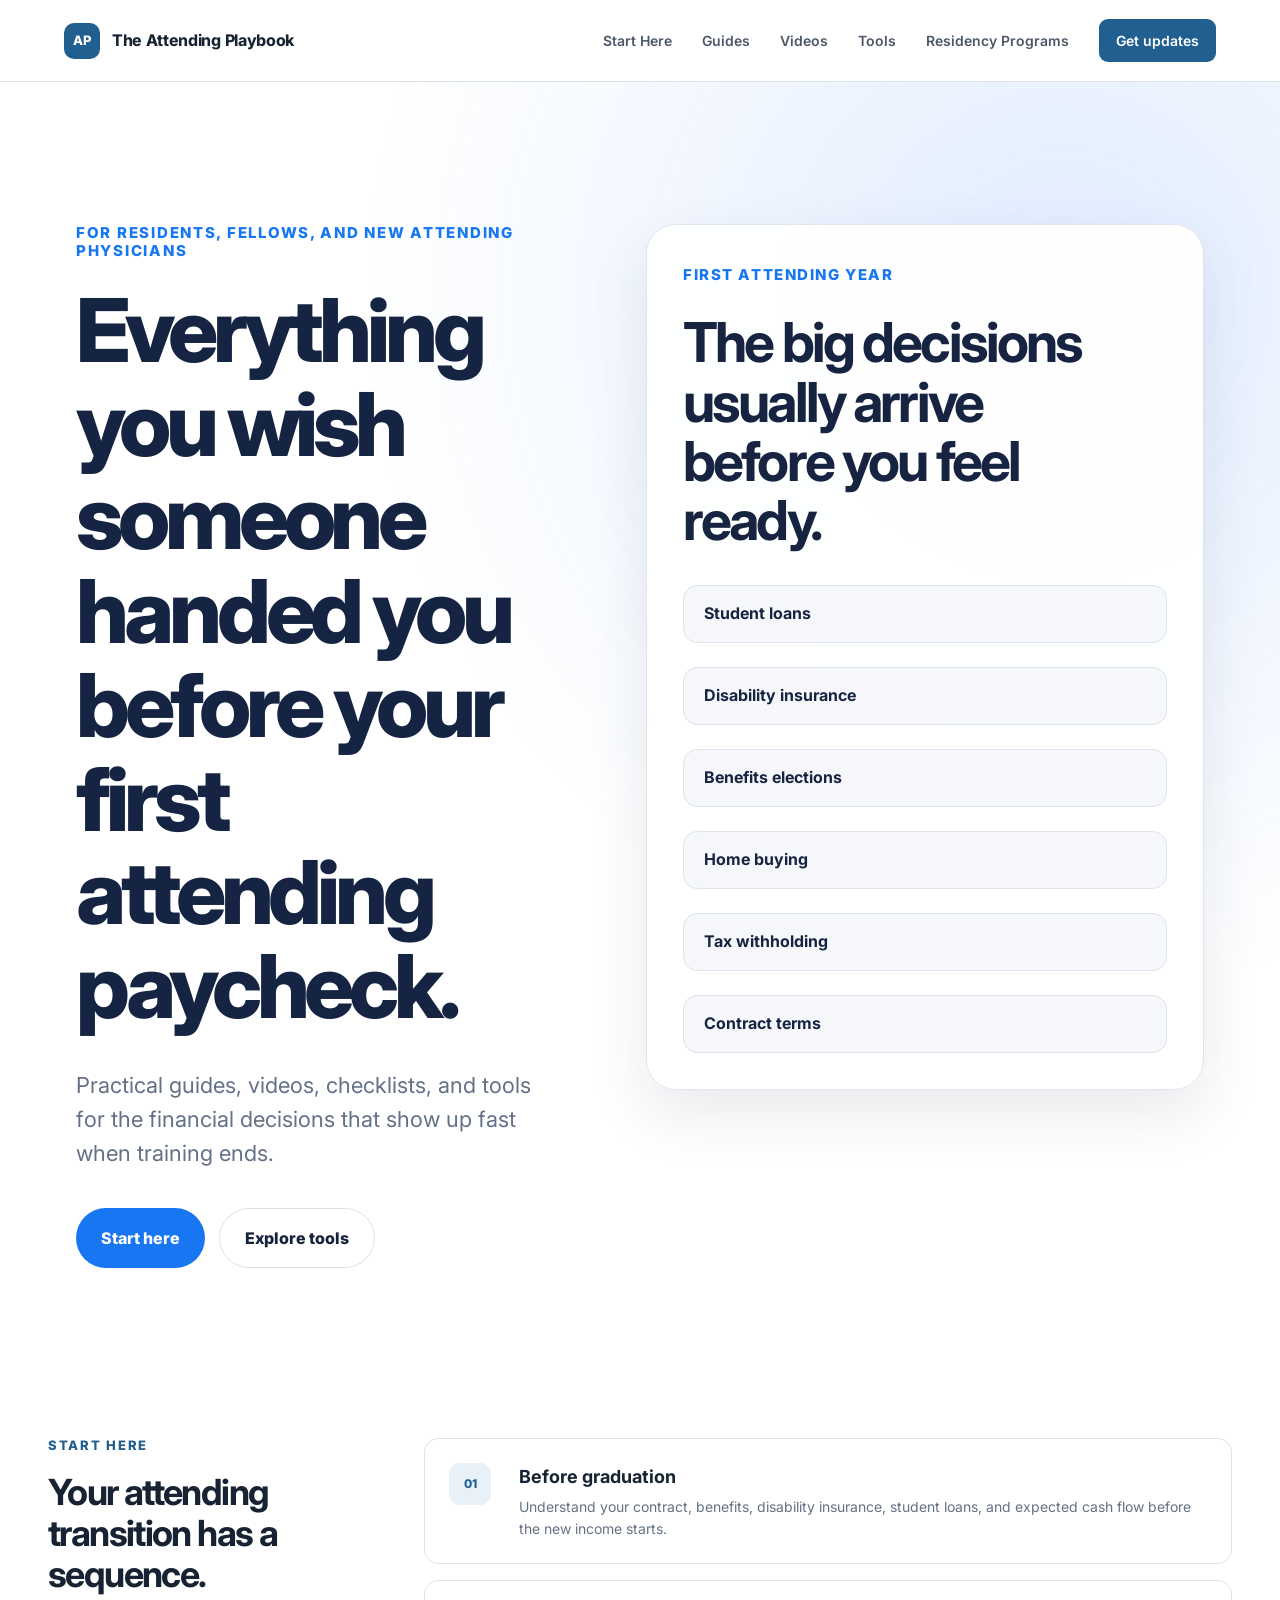
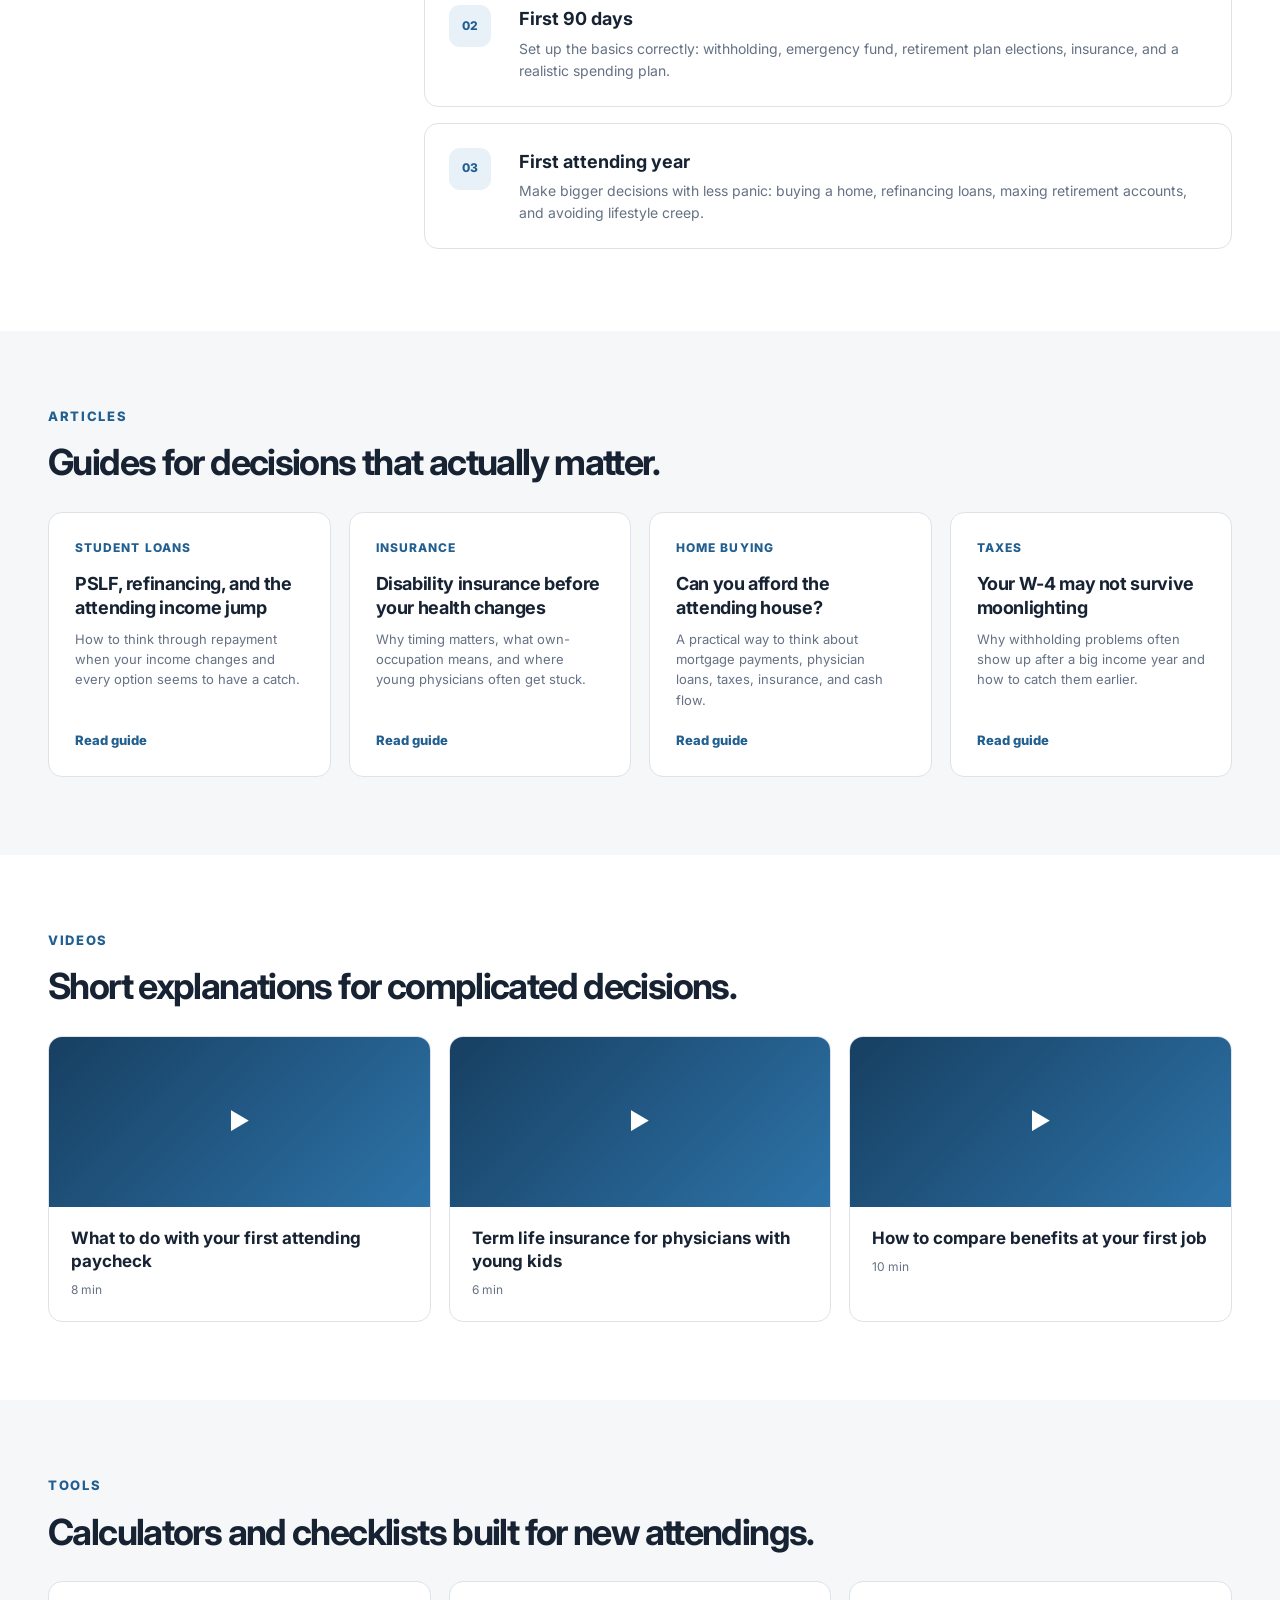
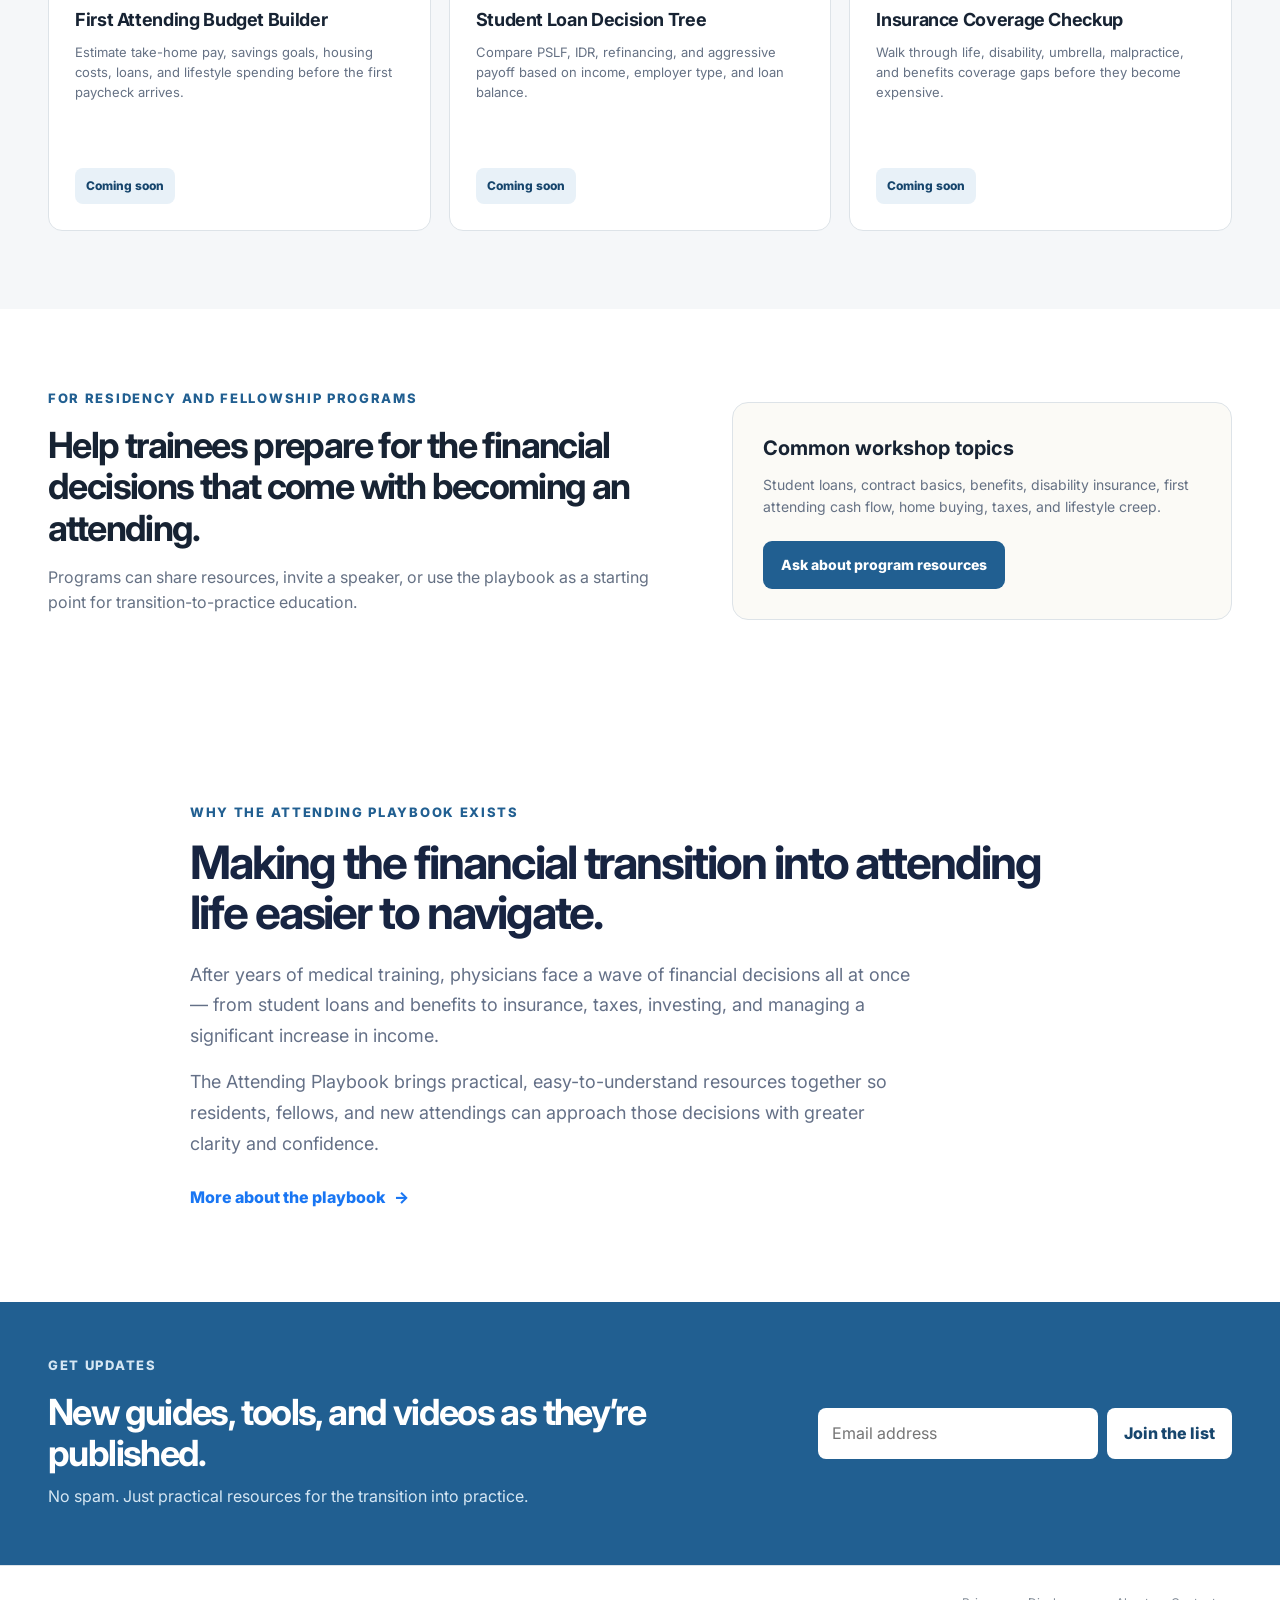
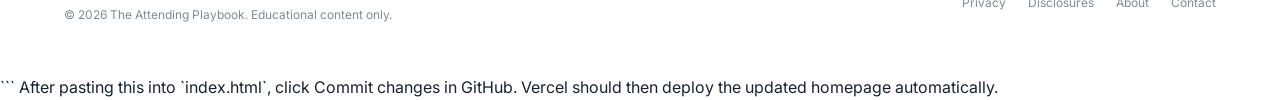
==== commit 6c5aa939: "Remove personal references from index.html" ====
--- a/index.html
+++ b/index.html
@@ -1,9 +1,3 @@
-Sorry about that. Here's the updated `index.html` code directly. You can copy it and paste it into GitHub to replace your existing homepage.
-
-It removes your name, photo, and personal references while keeping the website's other sections intact.
-
-```
-
 <!DOCTYPE html>
 <html lang="en">
 <head>
